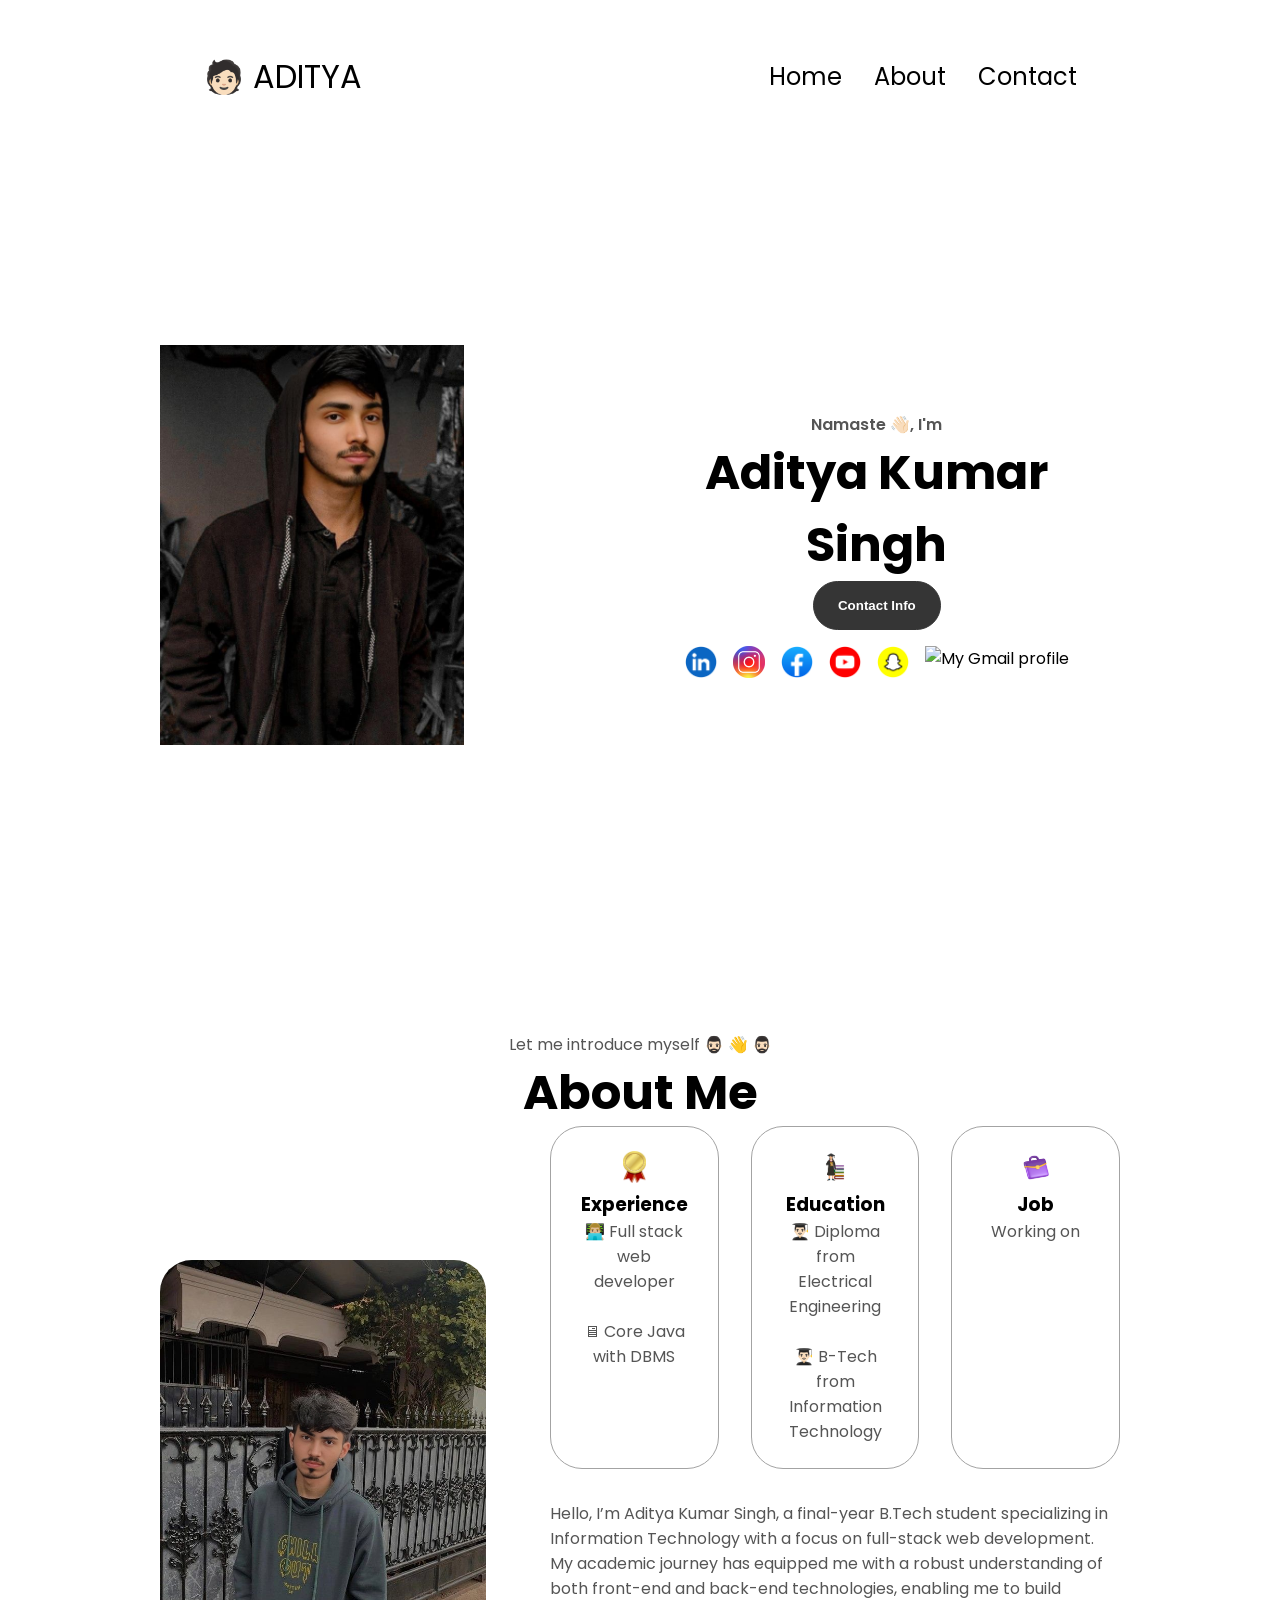
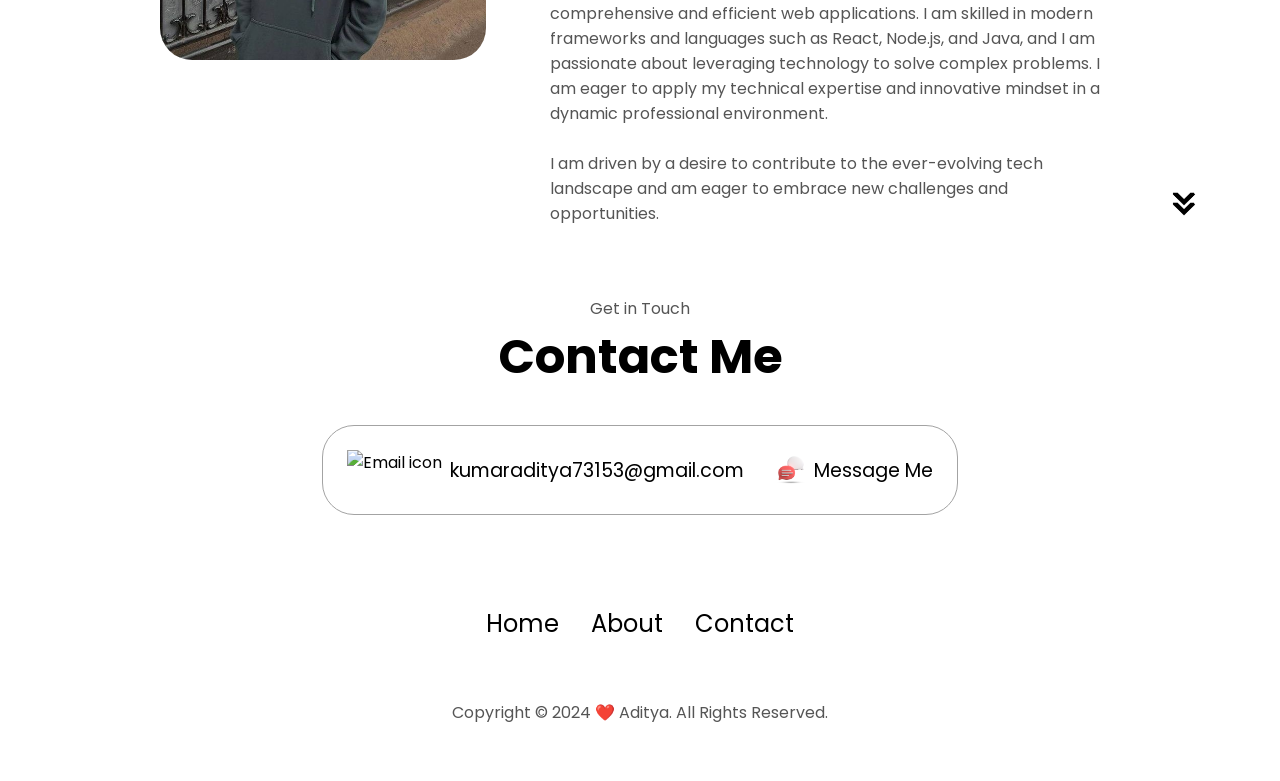
==== index.html @ c52a991e "Add files via upload" ====
<!DOCTYPE html>
<html lang="en">

<head>
  <meta charset="UTF-8" />
  <meta http-equiv="X-UA-Compatible" content="IE=edge" />
  <meta name="viewport" content="width=device-width, initial-scale=1.0" />
  <!------title-------->
  <title>Aditya</title>
  <!---------favicon logo--------->
  <link rel="shortcut icon" href="./assets/profile-pic 2.png" type="image/x-icon">
  <!----link with css------->
  <link rel="stylesheet" href="style/style.css" />
  <link rel="stylesheet" href="style/mediaqueries.css" />
  <link rel="stylesheet" href="style/responsive.css">
  <!------link with cdn------->
  <link rel="stylesheet" href="https://cdnjs.cloudflare.com/ajax/libs/font-awesome/6.0.0-beta2/css/all.min.css" />
  <style>
    @media screen and (max-width: 1200px) {
      nav {
        display: none;
      }
    }
  </style>
</head>

<body>

  <nav id="desktop-nav home">
    <div class="logo">🧑🏻 ADITYA</div>
    <div>
      <ul class="nav-links">
        <li><a href="#" onclick="navigateToIndex()">Home</a></li>
        <li><a href="#about">About</a></li>
        <li><a href="./contact.html">Contact</a></li>
      </ul>
    </div>
  </nav>
  <nav id="hamburger-nav">
    <div class="logo">🧑🏻 Aditya Kumar Singh</div>
    <div class="hamburger-menu">
      <div class="hamburger-icon" onclick="toggleMenu()">
        <span></span>
        <span></span>
        <span></span>
      </div>
      <div class="menu-links">
        <li><a href="#" onclick="toggleMenu(), navigateToIndex()">Home</a></li>
        <li><a href="#about" onclick="toggleMenu()">About</a></li>
        <li><a href="./contact.html" onclick="toggleMenu()">Contact</a></li>
      </div>
    </div>
  </nav>
  <section id="profile">
    <div class="section__pic-container">
      <img src="./assets/profile-pic.png" alt="Adityaprofile picture" />
    </div>
    <div class="section__text">
      <p class="section__text__p1">Namaste 👋🏻, I'm</p>
      <h1 class="title">Aditya Kumar Singh</h1>
      <div class="btn-container">
        <button class="btn btn-color-1" onclick="location.href='./#contact'">
          Contact Info
        </button>
      </div>
      <div id="socials-container">
        <img src="./assets/linkedin.png" alt="My LinkedIn profile" class="icon"
          onclick="location.href='https://www.linkedin.com/in/adityakumarsingh15/'" />
        <img src="./assets/instagram.png" alt="My Instagram profile" class="icon"
          onclick="location.href='https://www.instagram.com/__aks15__'" />

        <img src="./assets/facebook.png" alt="My facebook profile" class="icon"
          onclick="location.href='https://www.facebook.com/profile.php?id=61572914581841'" />

        <img src="./assets/youtube.png" alt="My youtube profile" class="icon"
          onclick="location.href='https://www.youtube.com/@codefusionacademy'" />   

        <img src="./assets/snapchat.png" alt="My snapchat profile" class="icon"
          onclick="location.href='https://www.snapchat.com/add/its_aditya948?share_id=7fp6d-4iCyM&locale=en-IN'" />  

          <img src="./assets/gmail.png" alt="My Gmail profile" class="icon" style="cursor: pointer;" onclick="window.location.href='mailto:kumaraditya73153@gmail.com';" />

      </div>
    </div>
  </section>
  <section id="about">
    <p class="section__text__p1">Let me introduce myself 🧔🏻‍♂️ 👋 🧔🏻‍♂️</p>
    <h1 class="title">About Me</h1>
    <div class="section-container">
      <div class="section__pic-container">
        <img src="./assets/profile-pic-2 2.png" alt="Profile picture" class="about-pic" />
      </div>
      <div class="about-details-container">
        <div class="about-containers">
          <div class="details-container">
            <img src="./assets/experience.png" alt="Experience icon" class="icon" />
            <h3>Experience</h3>
            <p> 👨🏼‍💻 Full stack web developer <br /> <br> 🖥 Core Java with DBMS</p>
          </div>

          <div class="details-container">
            <img src="./assets/education.png" alt="Education icon" class="icon" />
            <h3>Education</h3>
            <p> 👨🏻‍🎓 Diploma from <br> Electrical Engineering<br /> <br> 👨🏻‍🎓 B-Tech from <br> Information
              Technology</p>
          </div>
          <div class="details-container">
            <img src="./assets/job.png" alt="job icon" class="icon" />
            <h3>Job</h3>
            <p>Working on <br> <br /></p>
          </div>
        </div>
        <div class="text-container">
          <p>
            Hello, I’m Aditya Kumar Singh, a final-year B.Tech student specializing in Information Technology with a
            focus on full-stack web development. My academic journey has equipped me with a robust understanding of both
            front-end and back-end technologies, enabling me to build comprehensive and efficient web applications. I am
            skilled in modern frameworks and languages such as React, Node.js, and Java, and I am passionate about
            leveraging technology to solve complex problems. I am eager to apply my technical expertise and innovative
            mindset in a dynamic professional environment.
            <br><br>
            I am driven by a desire to contribute to the ever-evolving tech landscape and am eager to embrace new
            challenges and opportunities.
          </p>
        </div>
      </div>
    </div>
    <img src="./assets/arrow.png" alt="Arrow icon" class="icon arrow" onclick="location.href='./#skill'" />
  </section>
 

  <section id="contact">
    <p class="section__text__p1">Get in Touch</p>
    <h1 class="title">Contact Me</h1>
    <div class="contact-info-upper-container">
      <div class="contact-info-container">
        <img src="./assets/gmail.png" alt="Email icon" class="icon contact-icon email-icon" />
        <p><a href="mailto:kumaraditya73153@gmail.com">kumaraditya73153@gmail.com</a></p>
      </div>
      <div class="contact-info-container">
        <img src="./assets/text-message-icon.png" alt="LinkedIn icon" class="icon contact-icon" />
        <p><a href="./contact.html">Message Me</a></p>
      </div>
    </div>
  </section>


  <footer>
    <nav>
      <div class="nav-links-container">
        <ul class="nav-links">
          <li><a href="#" onclick="navigateToIndex()">Home</a></li>
          <li><a href="#about">About</a></li>
          <li><a href="./contact.html">Contact</a></li>
        </ul>
      </div>
    </nav>
    <p>Copyright &#169; 2024 ❤️ Aditya. All Rights Reserved.</p>
  </footer>
  <script>
    function navigateTolightbox() {
      window.location.href = 'lightbox.html#blog';
    }
    function navigateToIndex() {
      window.location.href = 'index.html';
    }
  </script>
  <script src="script.js"></script>
</body>

</html>
---- style/style.css ----
/* GENERAL */

@import url("https://fonts.googleapis.com/css2?family=Poppins:wght@300;400;500;600&display=swap");

* {
  margin: 0;
  padding: 0;
}

body {
  font-family: "Poppins", sans-serif;
}

html {
  scroll-behavior: smooth;
}

p {
  color: rgb(85, 85, 85);
}

/* TRANSITION */

a,
.btn {
  transition: all 300ms ease;
}

/* DESKTOP NAV */

nav,
.nav-links {
  display: flex;
}

nav {
  justify-content: space-around;
  align-items: center;
  height: 17vh;
}

.nav-links {
  gap: 2rem;
  list-style: none;
  font-size: 1.5rem;
}

a {
  color: black;
  text-decoration: none;
  text-decoration-color: white;
}

a:hover {
  color: grey;
  text-decoration: underline;
  text-underline-offset: 1rem;
  text-decoration-color: rgb(181, 181, 181);
}

.logo {
  font-size: 2rem;
}

.logo:hover {
  cursor: default;
}

/* HAMBURGER MENU */

#hamburger-nav {
  display: none;
}

.hamburger-menu {
  position: relative;
  display: inline-block;
}

.hamburger-icon {
  display: flex;
  flex-direction: column;
  justify-content: space-between;
  height: 24px;
  width: 30px;
  cursor: pointer;
}

.hamburger-icon span {
  width: 100%;
  height: 2px;
  background-color: black;
  transition: all 0.3 ease-in-out;
}

.menu-links {
  position: absolute;
  top: 100%;
  right: 0;
  background-color: white;
  width: fit-content;
  max-height: 0;
  overflow: hidden;
  transition: all 0.3 ease-in-out;
}

.menu-links a {
  display: block;
  padding: 10px;
  text-align: center;
  font-size: 1.2rem;
  color: black;
  text-decoration: none;
  transition: all 0.3 ease-in-out;
}

.menu-links li {
  list-style: none;
}

.menu-links.open {
  max-height: 300px;
}

.hamburger-icon.open span:first-child {
  transform: rotate(45deg) translate(10px, 5px);
}

.hamburger-icon.open span:nth-child(2) {
  opacity: 0;
}

.hamburger-icon.open span:last-child {
  transform: rotate(-45deg) translate(10px, -5px);
}

.hamburger-icon span:first-child {
  transform: none;
}

.hamburger-icon span:first-child {
  opacity: 1;
}

.hamburger-icon span:first-child {
  transform: none;
}

/* SECTIONS */

section {
  padding-top: 4vh;
  height: 96vh;
  margin: 0 10rem;
  box-sizing: border-box;
  min-height: fit-content;
}

.section-container {
  display: flex;
}

/* PROFILE SECTION */

#profile {
  display: flex;
  justify-content: center;
  gap: 5rem;
  height: 80vh;
}

.section__pic-container {
  display: flex;
  height: 400px;
  width: 400px;
  margin: auto 0;
}

.section__text {
  align-self: center;
  text-align: center;
}

.section__text p {
  font-weight: 600;
}

.section__text__p1 {
  text-align: center;
}

.section__text__p2 {
  font-size: 1.75rem;
  margin-bottom: 1rem;
}

.title {
  font-size: 3rem;
  text-align: center;
}

#socials-container {
  display: flex;
  justify-content: center;
  margin-top: 1rem;
  gap: 1rem;
}

/* ICONS */

.icon {
  cursor: pointer;
  height: 2rem;
}

/* BUTTONS */

.btn-container {
  display: flex;
  justify-content: center;
  gap: 1rem;
}

.btn {
  font-weight: 600;
  transition: all 300ms ease;
  padding: 1rem;
  width: 8rem;
  border-radius: 2rem;
}

.btn-color-1,
.btn-color-2 {
  border: rgb(53, 53, 53) 0.1rem solid;
}

.btn-color-1:hover,
.btn-color-2:hover {
  cursor: pointer;
}

.btn-color-1,
.btn-color-2:hover {
  background: rgb(53, 53, 53);
  color: white;
}

.btn-color-1:hover {
  background: rgb(0, 0, 0);
}

.btn-color-2 {
  background: none;
}

.btn-color-2:hover {
  border: rgb(255, 255, 255) 0.1rem solid;
}

.btn-container {
  gap: 1rem;
}

/* ABOUT SECTION */

#about {
  position: relative;
}

.about-containers {
  gap: 2rem;
  margin-bottom: 2rem;
  margin-top: 2rem;
}

.about-details-container {
  justify-content: center;
  flex-direction: column;
}

.about-containers,
.about-details-container {
  display: flex;
}

.about-pic {
  border-radius: 2rem;
}

.arrow {
  position: absolute;
  right: -5rem;
  bottom: 2.5rem;
}

.details-container {
  padding: 1.5rem;
  flex: 1;
  background: white;
  border-radius: 2rem;
  border: rgb(53, 53, 53) 0.1rem solid;
  border-color: rgb(163, 163, 163);
  text-align: center;
}

.section-container {
  gap: 4rem;
  height: 80%;
}

.section__pic-container {
  height: 400px;
  width: 400px;
  margin: auto 0;
}

/* EXPERIENCE SECTION */

#experience {
  position: relative;
}

.experience-sub-title {
  color: rgb(85, 85, 85);
  font-weight: 600;
  font-size: 1.75rem;
  margin-bottom: 2rem;
}

.experience-details-container {
  display: flex;
  justify-content: center;
  flex-direction: column;
}

.article-container {
  display: flex;
  text-align: initial;
  flex-wrap: wrap;
  flex-direction: row;
  gap: 2.5rem;
  justify-content: space-around;
}

article {
  display: flex;
  width: 10rem;
  justify-content: space-around;
  gap: 0.5rem;
}

article .icon {
  cursor: default;
}

/* PROJECTS SECTION */

#projects {
  position: relative;
}

.color-container {
  border-color: rgb(163, 163, 163);
  background: rgb(250, 250, 250);
}

.project-img {
  border-radius: 2rem;
  width: 90%;
  height: 90%;
}

.project-title {
  margin: 1rem;
  color: black;
}

.project-btn {
  color: black;
  border-color: rgb(163, 163, 163);
} 


/* CONTACT */

#contact {
  display: flex;
  justify-content: center;
  flex-direction: column;
  height: 70vh;
}

.contact-info-upper-container {
  display: flex;
  justify-content: center;
  border-radius: 2rem;
  border: rgb(53, 53, 53) 0.1rem solid;
  border-color: rgb(163, 163, 163);
  background: (250, 250, 250);
  margin: 2rem auto;
  padding: 0.5rem;
}

.contact-info-container {
  display: flex;
  align-items: center;
  justify-content: center;
  gap: 0.5rem;
  margin: 1rem;
}

.contact-info-container p {
  font-size: larger;
}

.contact-icon {
  cursor: default;
}

.email-icon {
  height: 2.5rem;
}


/* FOOTER SECTION */

footer {
  height: 26vh;
  margin: 0 1rem;
}

footer p {
  text-align: center;
}
---- style/mediaqueries.css ----
@media screen and (max-width: 1400px) {
  #profile {
    height: 83vh;
    margin-bottom: 6rem;
  }
  .about-containers {
    flex-wrap: wrap;
  }
  #contact,
  #projects {
    height: fit-content;
  }
}

@media screen and (max-width: 1200px) {
  #desktop-nav {
    display: none;
  }
  #hamburger-nav {
    display: flex;
  }
  #experience,
  .experience-details-container {
    margin-top: 2rem;
  }
  #profile,
  .section-container {
    display: block;
  }
  .arrow {
    display: none;
  }
  section,
  .section-container {
    height: fit-content;
  }
  section {
    margin: 0 5%;
  }
  .section__pic-container {
    width: 275px;
    height: 275px;
    margin: 0 auto 2rem;
  }
  .about-containers {
    margin-top: 0;
  }
}

@media screen and (max-width: 600px) {
  #contact,
  footer {
    height: 40vh;
  }
  #profile {
    height: 83vh;
    margin-bottom: 0;
  }
  article {
    font-size: 1rem;
  }
  footer nav {
    height: fit-content;
    margin-bottom: 2rem;
  }
  .about-containers,
  .contact-info-upper-container,
  .btn-container {
    flex-wrap: wrap;
  }
  .contact-info-container {
    margin: 0;
  }
  .contact-info-container p,
  .nav-links li a {
    font-size: 1rem;
  }
  .experience-sub-title {
    font-size: 1.25rem;
  }
  .logo {
    font-size: 1.5rem;
  }
  .nav-links {
    flex-direction: column;
    gap: 0.5rem;
    text-align: center;
  }
  .section__pic-container {
    width: auto;
    height: 46vw;
    justify-content: center;
  }
  .section__text__p2 {
    font-size: 1.25rem;
  }
  .title {
    font-size: 2rem;
  }
  .text-container {
    text-align: justify;
  }
}
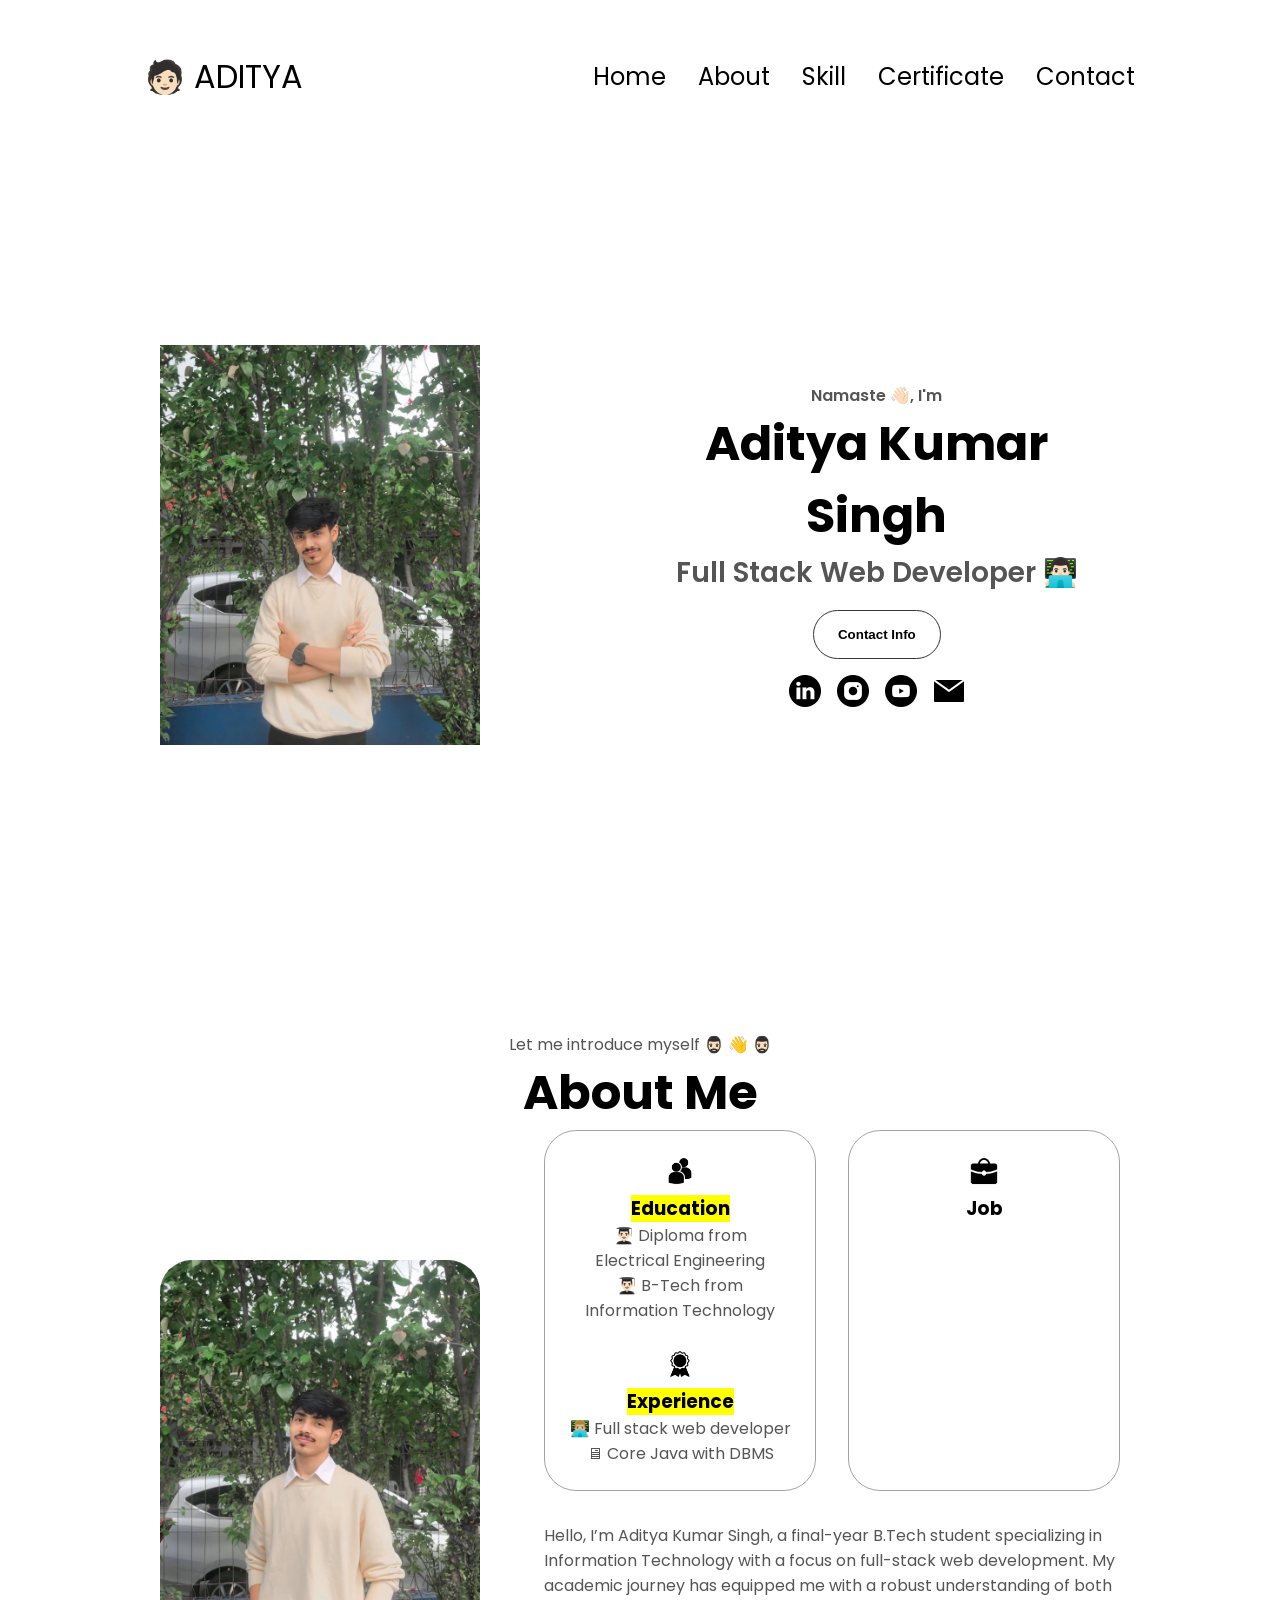
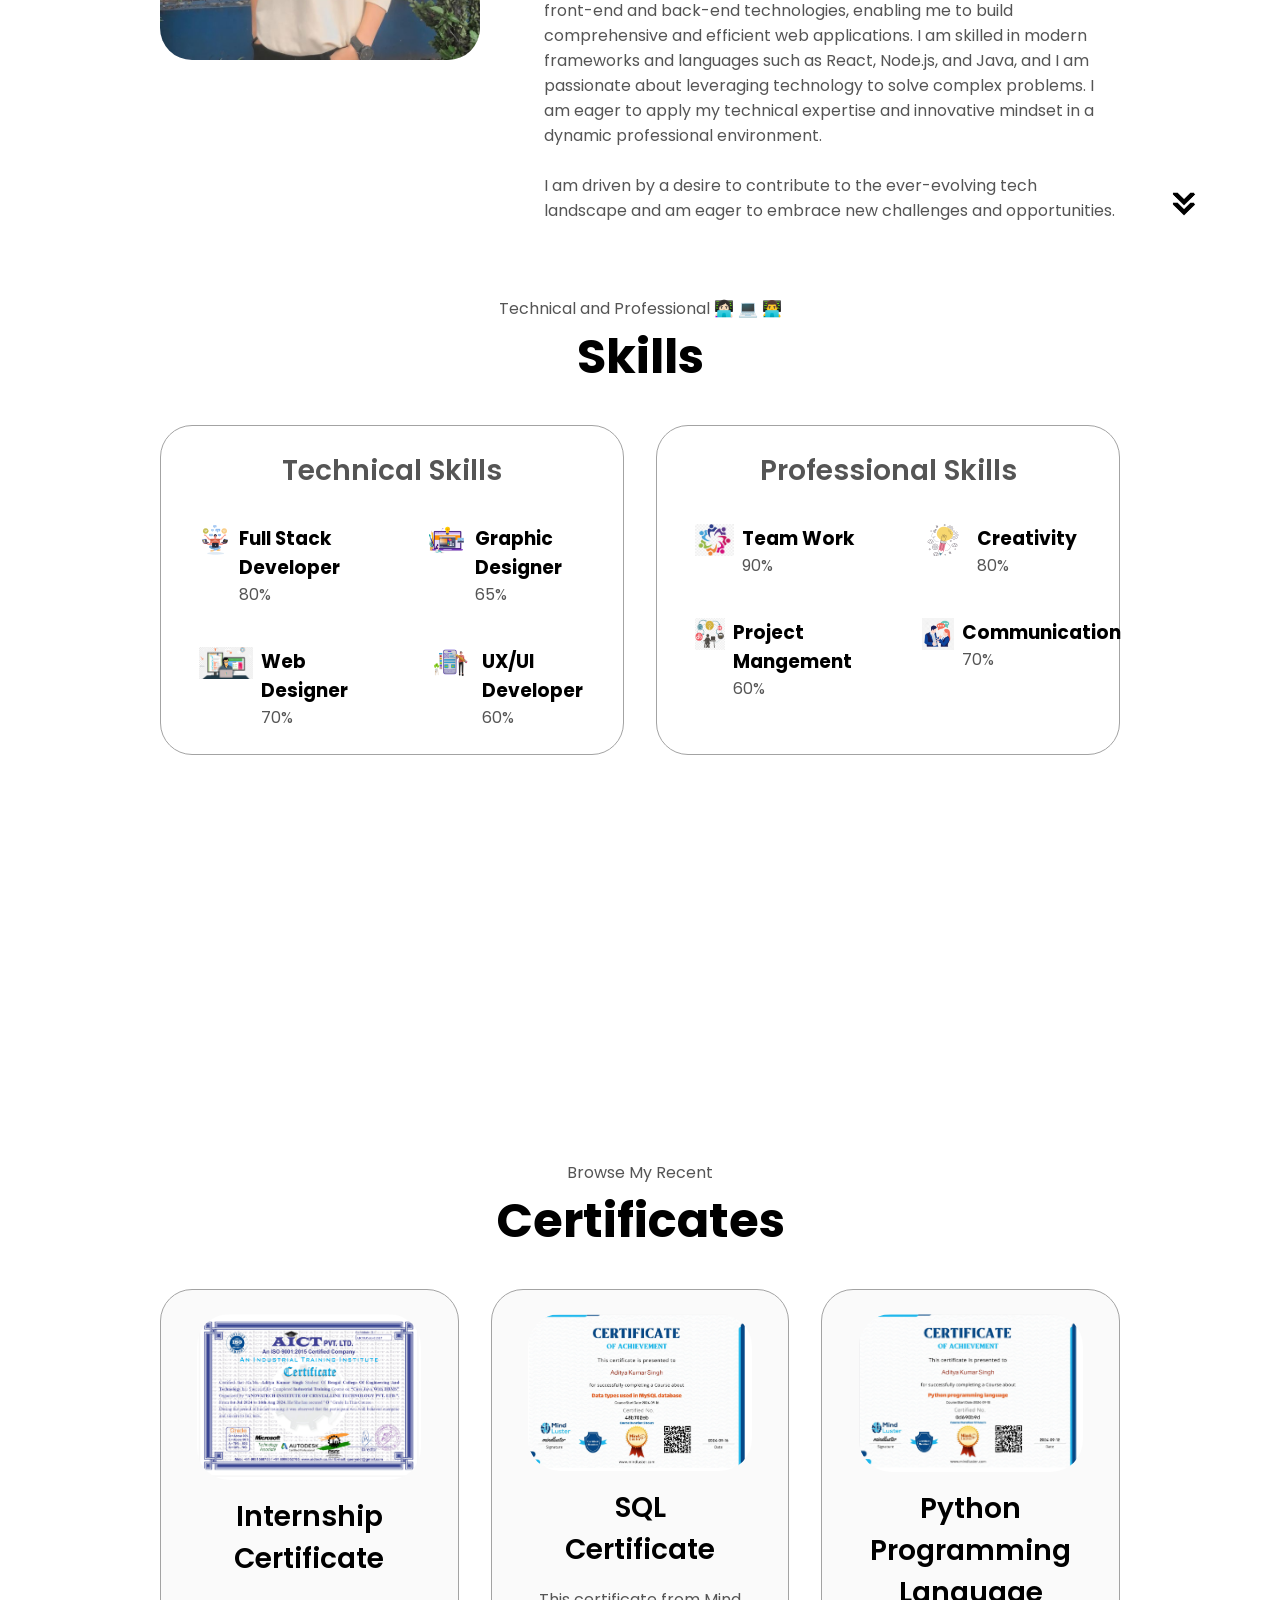
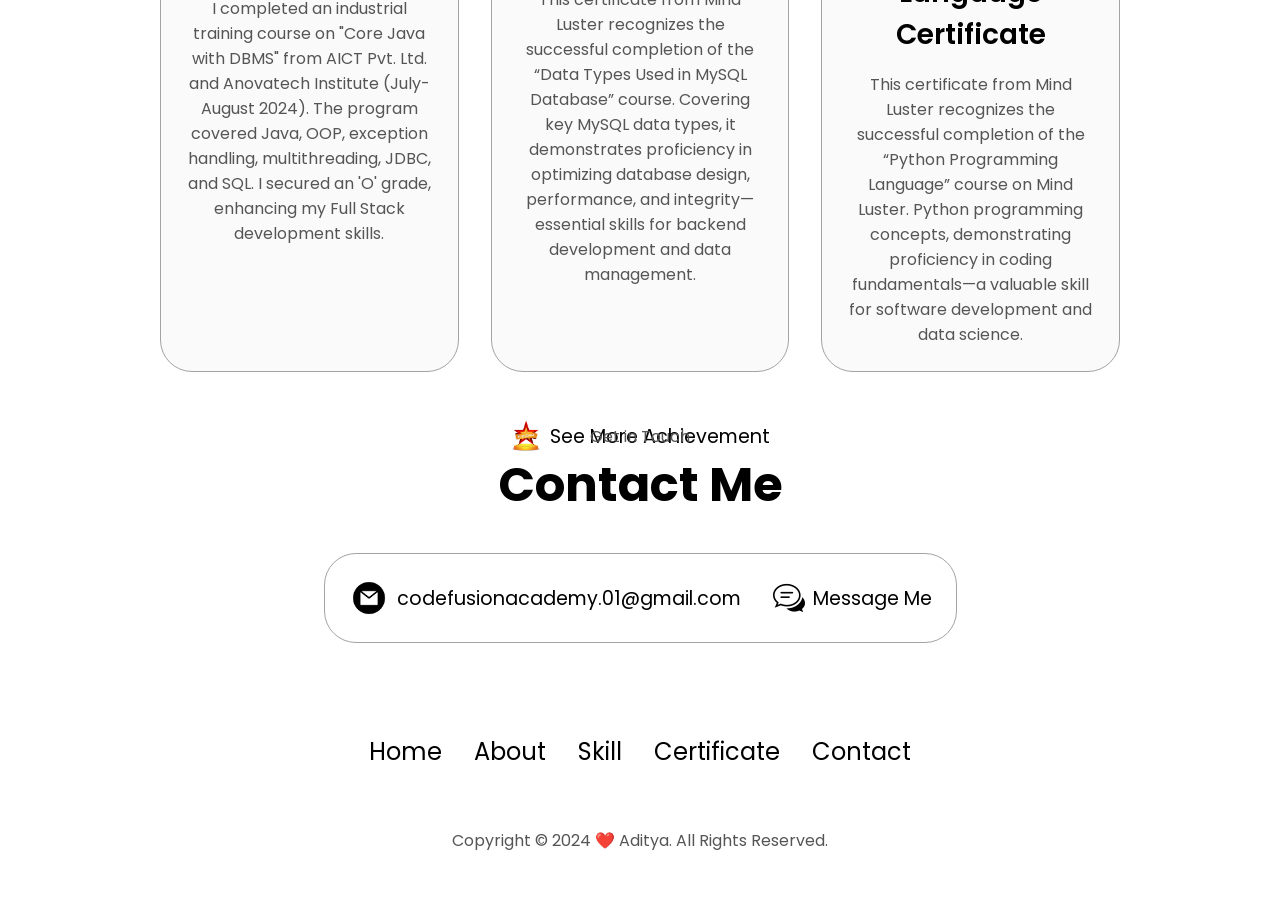
==== commit 7c0218fb: "Add files via upload" ====
--- a/index.html
+++ b/index.html
@@ -6,7 +6,7 @@
   <meta http-equiv="X-UA-Compatible" content="IE=edge" />
   <meta name="viewport" content="width=device-width, initial-scale=1.0" />
   <!------title-------->
-  <title>Aditya</title>
+  <title>Aditya Kumar Singh</title>
   <!---------favicon logo--------->
   <link rel="shortcut icon" href="./assets/profile-pic 2.png" type="image/x-icon">
   <!----link with css------->
@@ -32,6 +32,8 @@
       <ul class="nav-links">
         <li><a href="#" onclick="navigateToIndex()">Home</a></li>
         <li><a href="#about">About</a></li>
+        <li><a href="#skills">Skill</a></li>
+        <li><a href="#certificates">Certificate</a></li>
         <li><a href="./contact.html">Contact</a></li>
       </ul>
     </div>
@@ -47,6 +49,8 @@
       <div class="menu-links">
         <li><a href="#" onclick="toggleMenu(), navigateToIndex()">Home</a></li>
         <li><a href="#about" onclick="toggleMenu()">About</a></li>
+        <li><a href="#skills" onclick="toggleMenu()">Skill</a></li>
+        <li><a href="#certificates" onclick="toggleMenu()">Certificates</a></li>
         <li><a href="./contact.html" onclick="toggleMenu()">Contact</a></li>
       </div>
     </div>
@@ -58,8 +62,9 @@
     <div class="section__text">
       <p class="section__text__p1">Namaste 👋🏻, I'm</p>
       <h1 class="title">Aditya Kumar Singh</h1>
+      <p class="section__text__p2">Full Stack Web Developer 👨🏻‍💻</p>
       <div class="btn-container">
-        <button class="btn btn-color-1" onclick="location.href='./#contact'">
+        <button class="btn btn-color-2" onclick="location.href='./#contact'">
           Contact Info
         </button>
       </div>
@@ -67,18 +72,16 @@
         <img src="./assets/linkedin.png" alt="My LinkedIn profile" class="icon"
           onclick="location.href='https://www.linkedin.com/in/adityakumarsingh15/'" />
         <img src="./assets/instagram.png" alt="My Instagram profile" class="icon"
-          onclick="location.href='https://www.instagram.com/__aks15__'" />
-
-        <img src="./assets/facebook.png" alt="My facebook profile" class="icon"
-          onclick="location.href='https://www.facebook.com/profile.php?id=61572914581841'" />
-
-        <img src="./assets/youtube.png" alt="My youtube profile" class="icon"
-          onclick="location.href='https://www.youtube.com/@codefusionacademy'" />   
-
-        <img src="./assets/snapchat.png" alt="My snapchat profile" class="icon"
-          onclick="location.href='https://www.snapchat.com/add/its_aditya948?share_id=7fp6d-4iCyM&locale=en-IN'" />  
-
-          <img src="./assets/gmail.png" alt="My Gmail profile" class="icon" style="cursor: pointer;" onclick="window.location.href='mailto:kumaraditya73153@gmail.com';" />
+          onclick="location.href='https://www.instagram.com/__aks1503__'" />
+
+        <!---   <img src="./assets/facebook.png" alt="My facebook profile" class="icon"
+          onclick="location.href='https://www.facebook.com/people/Aditya-Kumar-Singh/pfbid02NuoiiCw3n2NejDSmLqpLtWLoZDFmtBaTneuvd5aEcHEqLyDDXs8SZPN6PBJZY38ml/?mibextid=ZbWKwL'" />   -->
+
+        <img src="./assets/youtube.png" alt="My Youtube profile" class="icon"
+          onclick="location.href='https://www.youtube.com/@codefusionacademy'" />
+
+        <img src="./assets/gmail.png" alt="My Gmail profile" class="icon" style="cursor: pointer;"
+          onclick="window.location.href='mailto:codefusionacademy.01@gmail.com';" />
 
       </div>
     </div>
@@ -93,23 +96,23 @@
       <div class="about-details-container">
         <div class="about-containers">
           <div class="details-container">
+            <img src="./assets/education.png" alt="Education icon" class="icon" />
+            <h3><mark>Education</mark></h3>
+            <p> 👨🏻‍🎓 Diploma from <br> Electrical Engineering<br /> 👨🏻‍🎓 B-Tech from <br> Information
+              Technology</p>
+          <br>
             <img src="./assets/experience.png" alt="Experience icon" class="icon" />
-            <h3>Experience</h3>
-            <p> 👨🏼‍💻 Full stack web developer <br /> <br> 🖥 Core Java with DBMS</p>
+            <h3><mark>Experience</mark></h3>
+            <p> 👨🏼‍💻 Full stack web developer <br /> 🖥 Core Java with DBMS</p>
           </div>
 
           <div class="details-container">
-            <img src="./assets/education.png" alt="Education icon" class="icon" />
-            <h3>Education</h3>
-            <p> 👨🏻‍🎓 Diploma from <br> Electrical Engineering<br /> <br> 👨🏻‍🎓 B-Tech from <br> Information
-              Technology</p>
-          </div>
-          <div class="details-container">
-            <img src="./assets/job.png" alt="job icon" class="icon" />
+            <img src="./assets/portfolio.png" alt="Job icon" class="icon" />
             <h3>Job</h3>
-            <p>Working on <br> <br /></p>
-          </div>
-        </div>
+            <p> <br> <br /> <br> <br> </p>
+          </div>
+        </div>
+
         <div class="text-container">
           <p>
             Hello, I’m Aditya Kumar Singh, a final-year B.Tech student specializing in Information Technology with a
@@ -127,15 +130,150 @@
     </div>
     <img src="./assets/arrow.png" alt="Arrow icon" class="icon arrow" onclick="location.href='./#skill'" />
   </section>
- 
+  <section id="skills">
+    <p class="section__text__p1">Technical and Professional 👩🏻‍💻 💻 👨‍💻</p>
+    <h1 class="title">Skills</h1>
+    <div class="experience-details-container">
+      <div class="about-containers">
+        <div class="details-container">
+          <h2 class="experience-sub-title">Technical Skills </h2>
+          <div class="article-container">
+            <article>
+              <img src="./assets/full-stack-developer.png" alt="Experience icon" class="icon" />
+              <div>
+                <h3>Full Stack Developer</h3>
+                <p>80%</p>
+              </div>
+            </article>
+            <article>
+              <img src="./assets/graphic design.png" alt="Experience icon" class="icon" />
+              <div>
+                <h3>Graphic Designer</h3>
+                <p>65%</p>
+              </div>
+            </article>
+            <article>
+              <img src="./assets/web-design.png" alt="Experience icon" class="icon" />
+              <div>
+                <h3>Web Designer</h3>
+                <p>70%</p>
+              </div>
+            </article>
+            <article>
+              <img src="./assets/ux-ui-design.png" alt="Experience icon" class="icon" />
+              <div>
+                <h3>UX/UI Developer</h3>
+                <p>60%</p>
+              </div>
+            </article>
+          </div>
+        </div>
+
+        <div class="details-container">
+          <h2 class="experience-sub-title">Professional Skills </h2>
+          <div class="article-container">
+            <article>
+              <img src="./assets/teamwork.png" alt="Experience icon" class="icon" />
+              <div>
+                <h3>Team Work</h3>
+                <p>90%</p>
+              </div>
+            </article>
+            <article>
+              <img src="./assets/Creativity.png" alt="Experience icon" class="icon" />
+              <div>
+                <h3>Creativity</h3>
+                <p>80%</p>
+              </div>
+            </article>
+            <article>
+              <img src="./assets/project-management.png" alt="Experience icon" class="icon" />
+              <div>
+                <h3>Project Mangement</h3>
+                <p>60%</p>
+              </div>
+            </article>
+            <article>
+              <img src="./assets/communication.png" alt="Experience icon" class="icon" />
+              <div>
+                <h3>Communication</h3>
+                <p>70%</p>
+              </div>
+            </article>
+          </div>
+        </div>
+      </div>
+    </div>
+    <img src="./assets/arrow.png" alt="Arrow icon" class="icon arrow" onclick="location.href='./#certificates'" />
+  </section>
+
+
+  <section id="certificates">
+    <p class="section__text__p1">Browse My Recent</p>
+    <h1 class="title">Certificates</h1>
+    <div class="experience-details-container">
+      <div class="about-containers">
+        <div class="details-container color-container">
+          <div class="article-container">
+            <img src="./assets/Screenshot 2024-12-11 at 5.40.54 PM.png" alt="Certificates 1" class="project-img" />
+          </div>
+          <h2 class="experience-sub-title project-title">Internship Certificate</h2>
+          <div class="text-container">
+            <p>
+              I completed an industrial training course on "Core Java with DBMS" from AICT Pvt. Ltd. and Anovatech
+              Institute (July-August 2024). The program covered Java, OOP, exception handling, multithreading, JDBC, and
+              SQL. I secured an 'O' grade, enhancing my Full Stack development skills.
+            </p>
+          </div>
+        </div>
+
+        <div class="details-container color-container">
+          <div class="article-container">
+            <img src="./assets/Screenshot 2024-12-11 at 5.40.22 PM.png" alt="Project 2" class="project-img" />
+          </div>
+          <h2 class="experience-sub-title project-title">SQL <br> Certificate</h2>
+          <div class="text-container">
+            <p>
+              This certificate from Mind Luster recognizes the successful completion of the “Data Types Used in MySQL
+              Database” course. Covering key MySQL data types, it demonstrates proficiency in optimizing database
+              design, performance, and integrity—essential skills for backend development and data management.
+            </p>
+          </div>
+        </div>
+
+        <div class="details-container color-container">
+          <div class="article-container">
+            <img src="./assets/python.png" alt="Certificate" class="project-img" />
+          </div>
+          <h2 class="experience-sub-title project-title">Python Programming Language Certificate</h2>
+          <div class="text-container">
+            <p>
+              This certificate from Mind Luster recognizes the successful completion of the “Python Programming
+              Language” course on Mind Luster. Python programming concepts, demonstrating proficiency in coding
+              fundamentals—a valuable skill for software development and data science.
+            </p>
+          </div>
+
+        </div>
+      </div>
+    </div>
+
+    <div class="contact-info-container">
+      <img src="./assets/achievement.png" alt="Achievement icon" class="icon contact-icon" />
+      <p><a href="./achievement.html">See More Achievement</a></p>
+    </div>
+
+    <img src="./assets/arrow.png" alt="Arrow icon" class="icon arrow" onclick="location.href='./#contact'" />
+  </section>
+
 
   <section id="contact">
     <p class="section__text__p1">Get in Touch</p>
     <h1 class="title">Contact Me</h1>
     <div class="contact-info-upper-container">
       <div class="contact-info-container">
-        <img src="./assets/gmail.png" alt="Email icon" class="icon contact-icon email-icon" />
-        <p><a href="mailto:kumaraditya73153@gmail.com">kumaraditya73153@gmail.com</a></p>
+        <img src="./assets/email.png" alt="Email icon" class="icon contact-icon email-icon" />
+        <p><a href="mailto:codefusionacademy.01@gmail.com'">codefusionacademy.01@gmail.com</a></p>
       </div>
       <div class="contact-info-container">
         <img src="./assets/text-message-icon.png" alt="LinkedIn icon" class="icon contact-icon" />
@@ -151,6 +289,8 @@
         <ul class="nav-links">
           <li><a href="#" onclick="navigateToIndex()">Home</a></li>
           <li><a href="#about">About</a></li>
+          <li><a href="#skills">Skill</a></li>
+          <li><a href="#certificates">Certificate</a></li>
           <li><a href="./contact.html">Contact</a></li>
         </ul>
       </div>
@@ -168,4 +308,4 @@
   <script src="script.js"></script>
 </body>
 
-</html>
+</html>
